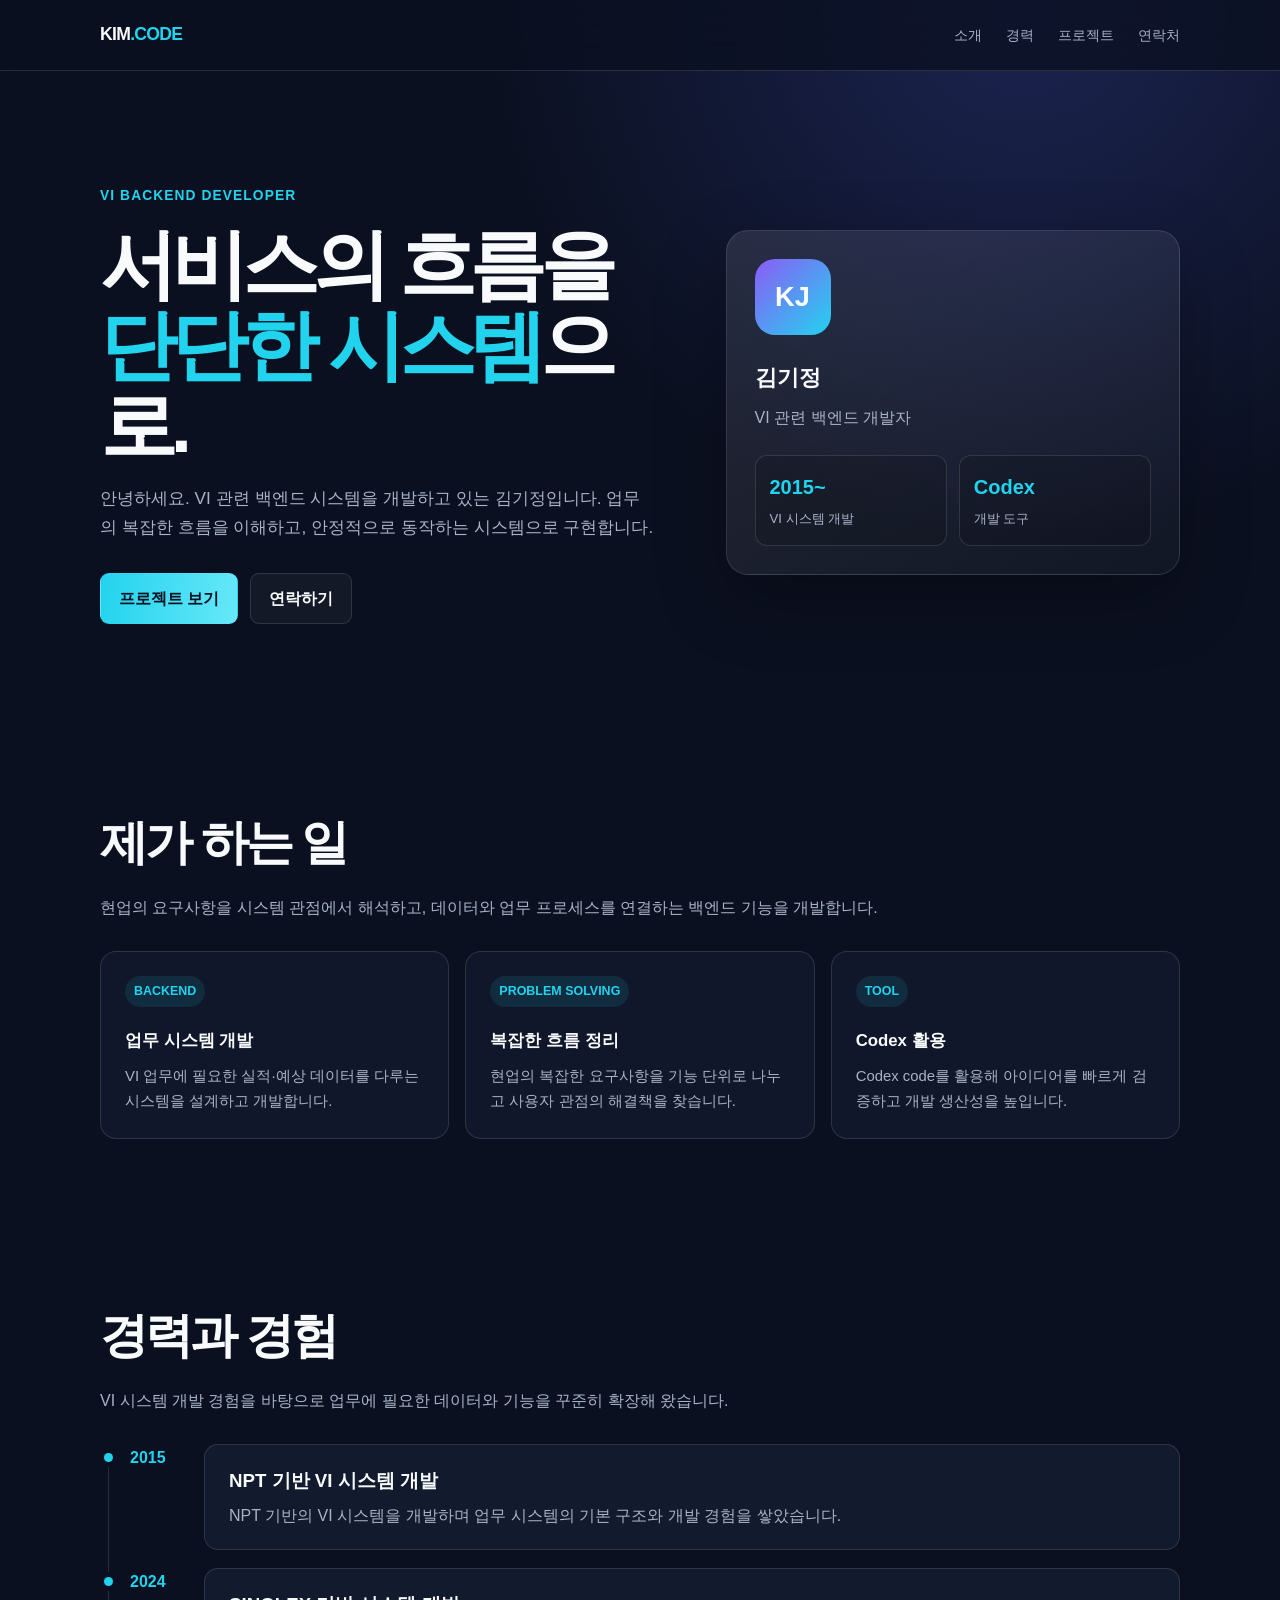
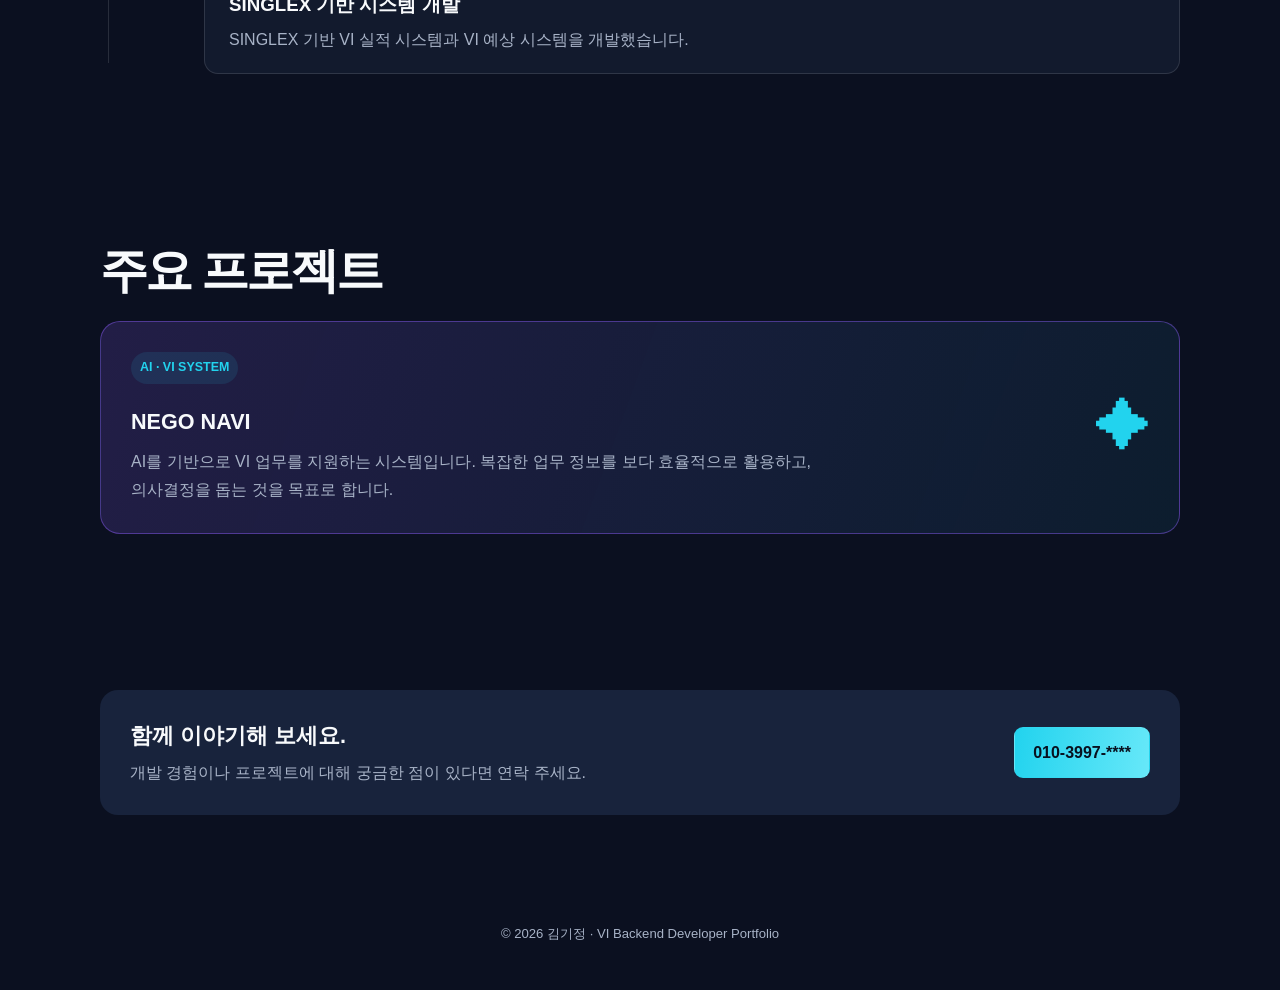
==== index.html @ 74784ae1 "feat: add portfolio page for GitHub Pages" ====
<!doctype html>
<html lang="ko">
<head>
  <meta charset="UTF-8" />
  <meta name="viewport" content="width=device-width, initial-scale=1.0" />
  <meta name="description" content="VI 관련 백엔드 개발자 김기정의 개발자 포트폴리오" />
  <title>김기정 | VI Backend Developer</title>
  <style>
    :root { --bg:#0b1020; --surface:#121a2d; --surface-2:#18233c; --text:#f8fafc; --muted:#a8b3c7; --line:rgba(255,255,255,.12); --accent:#8b5cf6; --accent-2:#22d3ee; --max:1080px; }
    * { box-sizing:border-box; }
    html { scroll-behavior:smooth; }
    body { margin:0; color:var(--text); background:radial-gradient(circle at 80% 0%, #1b2451 0, transparent 34rem), var(--bg); font-family:"Noto Sans KR", "Malgun Gothic", Arial, sans-serif; line-height:1.7; }
    a { color:inherit; text-decoration:none; }
    .wrap { width:min(var(--max), calc(100% - 40px)); margin:0 auto; }
    header { position:sticky; top:0; z-index:10; border-bottom:1px solid var(--line); background:rgba(11,16,32,.78); backdrop-filter:blur(16px); }
    nav { display:flex; align-items:center; justify-content:space-between; min-height:70px; }
    .brand { font-size:1.1rem; font-weight:900; letter-spacing:-.04em; }
    .brand span { color:var(--accent-2); }
    .menu { display:flex; gap:24px; color:var(--muted); font-size:.9rem; }
    .menu a:hover { color:var(--text); }
    .hero { display:grid; grid-template-columns:1.1fr .9fr; gap:70px; align-items:center; padding:110px 0 100px; }
    .eyebrow { color:var(--accent-2); font-size:.86rem; font-weight:800; letter-spacing:.08em; }
    h1 { margin:16px 0 18px; font-size:clamp(2.8rem, 6vw, 5.6rem); line-height:1.05; letter-spacing:-.08em; }
    h1 em { color:var(--accent-2); font-style:normal; }
    .lead { max-width:600px; margin:0; color:var(--muted); font-size:1.08rem; }
    .buttons { display:flex; flex-wrap:wrap; gap:12px; margin-top:30px; }
    .button { display:inline-block; padding:11px 18px; border:1px solid var(--line); border-radius:9px; font-weight:800; transition:transform .2s, background .2s; }
    .button:hover { transform:translateY(-2px); }
    .button.primary { border-color:transparent; color:#08111f; background:linear-gradient(100deg, var(--accent-2), #67e8f9); }
    .button.ghost { color:var(--text); background:rgba(255,255,255,.04); }
    .profile-card { padding:28px; border:1px solid var(--line); border-radius:22px; background:linear-gradient(145deg, rgba(255,255,255,.10), rgba(255,255,255,.03)); box-shadow:0 24px 70px rgba(0,0,0,.28); }
    .avatar { display:grid; place-items:center; width:76px; height:76px; margin-bottom:24px; border-radius:20px; color:#fff; background:linear-gradient(135deg, var(--accent), var(--accent-2)); font-size:1.7rem; font-weight:900; }
    .profile-card h2 { margin:0; font-size:1.4rem; }
    .profile-card p { margin:7px 0 24px; color:var(--muted); }
    .stats { display:grid; grid-template-columns:repeat(2,1fr); gap:12px; }
    .stat { padding:14px; border:1px solid var(--line); border-radius:12px; background:rgba(0,0,0,.12); }
    .stat strong { display:block; color:var(--accent-2); font-size:1.25rem; }
    .stat span { color:var(--muted); font-size:.82rem; }
    section { padding:78px 0; }
    .section-title { margin:0 0 10px; font-size:clamp(1.9rem,4vw,3rem); letter-spacing:-.06em; }
    .section-copy { margin:0 0 30px; color:var(--muted); }
    .grid { display:grid; grid-template-columns:repeat(3,1fr); gap:16px; }
    .card { padding:24px; border:1px solid var(--line); border-radius:16px; background:rgba(18,26,45,.78); }
    .card h3 { margin:0 0 8px; font-size:1.05rem; }
    .card p { margin:0; color:var(--muted); font-size:.93rem; }
    .tag { display:inline-block; margin-bottom:20px; padding:5px 9px; border-radius:999px; color:var(--accent-2); background:rgba(34,211,238,.10); font-size:.78rem; font-weight:800; }
    .timeline { position:relative; display:grid; gap:18px; }
    .timeline::before { content:""; position:absolute; top:11px; bottom:11px; left:8px; width:1px; background:var(--line); }
    .milestone { position:relative; display:grid; grid-template-columns:80px 1fr; gap:24px; }
    .milestone::before { content:""; position:absolute; top:9px; left:4px; width:9px; height:9px; border-radius:50%; background:var(--accent-2); box-shadow:0 0 0 5px var(--bg); }
    .year { padding-left:30px; color:var(--accent-2); font-weight:900; }
    .milestone-content { padding:20px 24px; border:1px solid var(--line); border-radius:14px; background:var(--surface); }
    .milestone-content h3 { margin:0 0 5px; }
    .milestone-content p { margin:0; color:var(--muted); }
    .project { display:grid; grid-template-columns:1fr auto; gap:24px; align-items:center; padding:30px; border:1px solid rgba(139,92,246,.45); border-radius:20px; background:linear-gradient(110deg, rgba(139,92,246,.18), rgba(34,211,238,.07)); }
    .project h3 { margin:0 0 8px; font-size:1.35rem; }
    .project p { max-width:700px; margin:0; color:var(--muted); }
    .project-mark { color:var(--accent-2); font-size:3.3rem; font-weight:900; }
    .contact { display:flex; justify-content:space-between; gap:20px; align-items:center; padding:28px 30px; border-radius:18px; background:var(--surface-2); }
    .contact h2 { margin:0 0 5px; font-size:1.35rem; }
    .contact p { margin:0; color:var(--muted); }
    footer { padding:30px 0 45px; color:var(--muted); font-size:.82rem; text-align:center; }
    @media (max-width:760px) {
      .wrap { width:min(100% - 28px, var(--max)); }
      .menu { display:none; }
      .hero { grid-template-columns:1fr; gap:42px; padding:75px 0 65px; }
      .grid { grid-template-columns:1fr; }
      .project, .contact { grid-template-columns:1fr; display:grid; }
      .project-mark { display:none; }
      section { padding:58px 0; }
    }
  </style>
</head>
<body>
  <header>
    <div class="wrap">
      <nav>
        <a class="brand" href="#home">KIM<span>.CODE</span></a>
        <div class="menu">
          <a href="#about">소개</a><a href="#career">경력</a><a href="#project">프로젝트</a><a href="#contact">연락처</a>
        </div>
      </nav>
    </div>
  </header>
  <main id="home">
    <div class="wrap">
      <section class="hero">
        <div>
          <span class="eyebrow">VI BACKEND DEVELOPER</span>
          <h1>서비스의 흐름을<br /><em>단단한 시스템</em>으로.</h1>
          <p class="lead">안녕하세요. VI 관련 백엔드 시스템을 개발하고 있는 김기정입니다. 업무의 복잡한 흐름을 이해하고, 안정적으로 동작하는 시스템으로 구현합니다.</p>
          <div class="buttons"><a class="button primary" href="#project">프로젝트 보기</a><a class="button ghost" href="#contact">연락하기</a></div>
        </div>
        <aside class="profile-card" aria-label="프로필 요약">
          <div class="avatar">KJ</div><h2>김기정</h2><p>VI 관련 백엔드 개발자</p>
          <div class="stats"><div class="stat"><strong>2015~</strong><span>VI 시스템 개발</span></div><div class="stat"><strong>Codex</strong><span>개발 도구</span></div></div>
        </aside>
      </section>
      <section id="about">
        <h2 class="section-title">제가 하는 일</h2>
        <p class="section-copy">현업의 요구사항을 시스템 관점에서 해석하고, 데이터와 업무 프로세스를 연결하는 백엔드 기능을 개발합니다.</p>
        <div class="grid">
          <article class="card"><span class="tag">BACKEND</span><h3>업무 시스템 개발</h3><p>VI 업무에 필요한 실적·예상 데이터를 다루는 시스템을 설계하고 개발합니다.</p></article>
          <article class="card"><span class="tag">PROBLEM SOLVING</span><h3>복잡한 흐름 정리</h3><p>현업의 복잡한 요구사항을 기능 단위로 나누고 사용자 관점의 해결책을 찾습니다.</p></article>
          <article class="card"><span class="tag">TOOL</span><h3>Codex 활용</h3><p>Codex code를 활용해 아이디어를 빠르게 검증하고 개발 생산성을 높입니다.</p></article>
        </div>
      </section>
      <section id="career">
        <h2 class="section-title">경력과 경험</h2>
        <p class="section-copy">VI 시스템 개발 경험을 바탕으로 업무에 필요한 데이터와 기능을 꾸준히 확장해 왔습니다.</p>
        <div class="timeline">
          <article class="milestone"><div class="year">2015</div><div class="milestone-content"><h3>NPT 기반 VI 시스템 개발</h3><p>NPT 기반의 VI 시스템을 개발하며 업무 시스템의 기본 구조와 개발 경험을 쌓았습니다.</p></div></article>
          <article class="milestone"><div class="year">2024</div><div class="milestone-content"><h3>SINGLEX 기반 시스템 개발</h3><p>SINGLEX 기반 VI 실적 시스템과 VI 예상 시스템을 개발했습니다.</p></div></article>
        </div>
      </section>
      <section id="project">
        <h2 class="section-title">주요 프로젝트</h2>
        <div class="project"><div><span class="tag">AI · VI SYSTEM</span><h3>NEGO NAVI</h3><p>AI를 기반으로 VI 업무를 지원하는 시스템입니다. 복잡한 업무 정보를 보다 효율적으로 활용하고, 의사결정을 돕는 것을 목표로 합니다.</p></div><div class="project-mark">✦</div></div>
      </section>
      <section id="contact">
        <div class="contact"><div><h2>함께 이야기해 보세요.</h2><p>개발 경험이나 프로젝트에 대해 궁금한 점이 있다면 연락 주세요.</p></div><a class="button primary" href="tel:010-3997-****">010-3997-****</a></div>
      </section>
    </div>
  </main>
  <footer>© 2026 김기정 · VI Backend Developer Portfolio</footer>
</body>
</html>
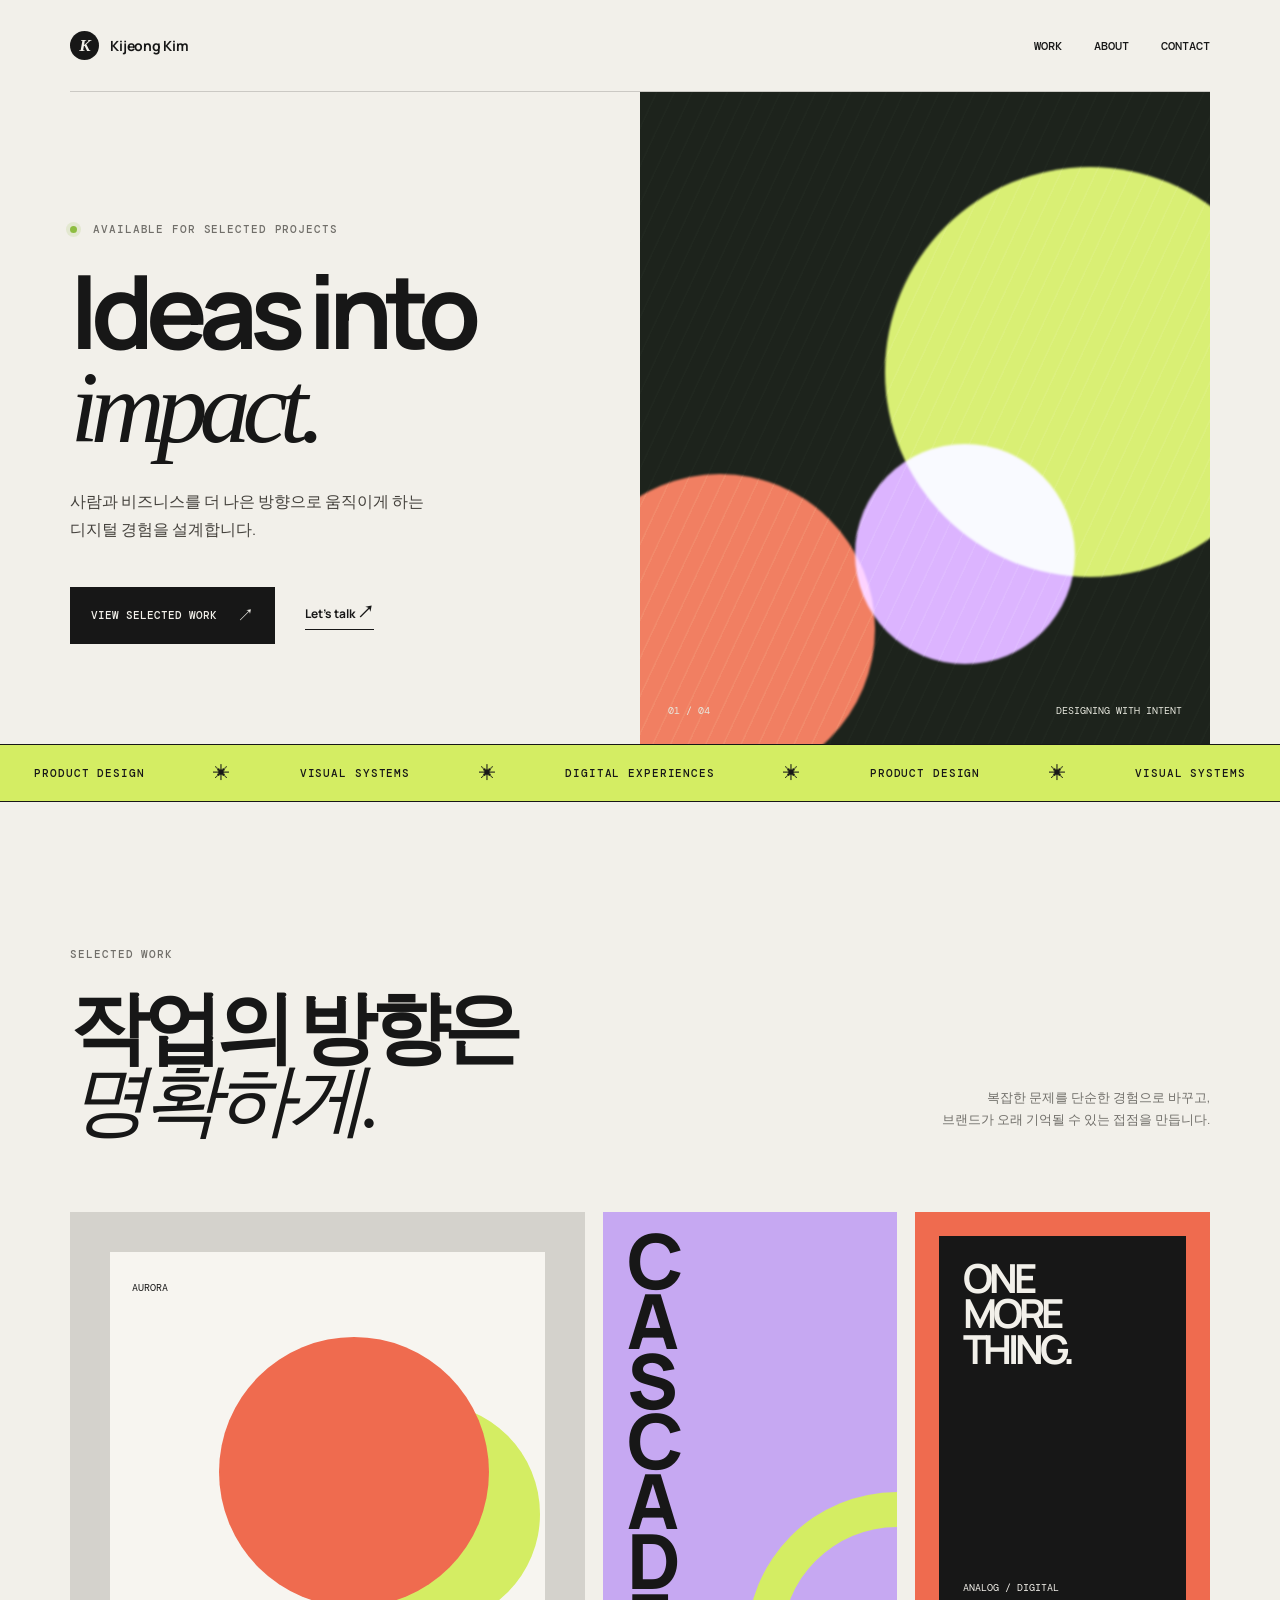
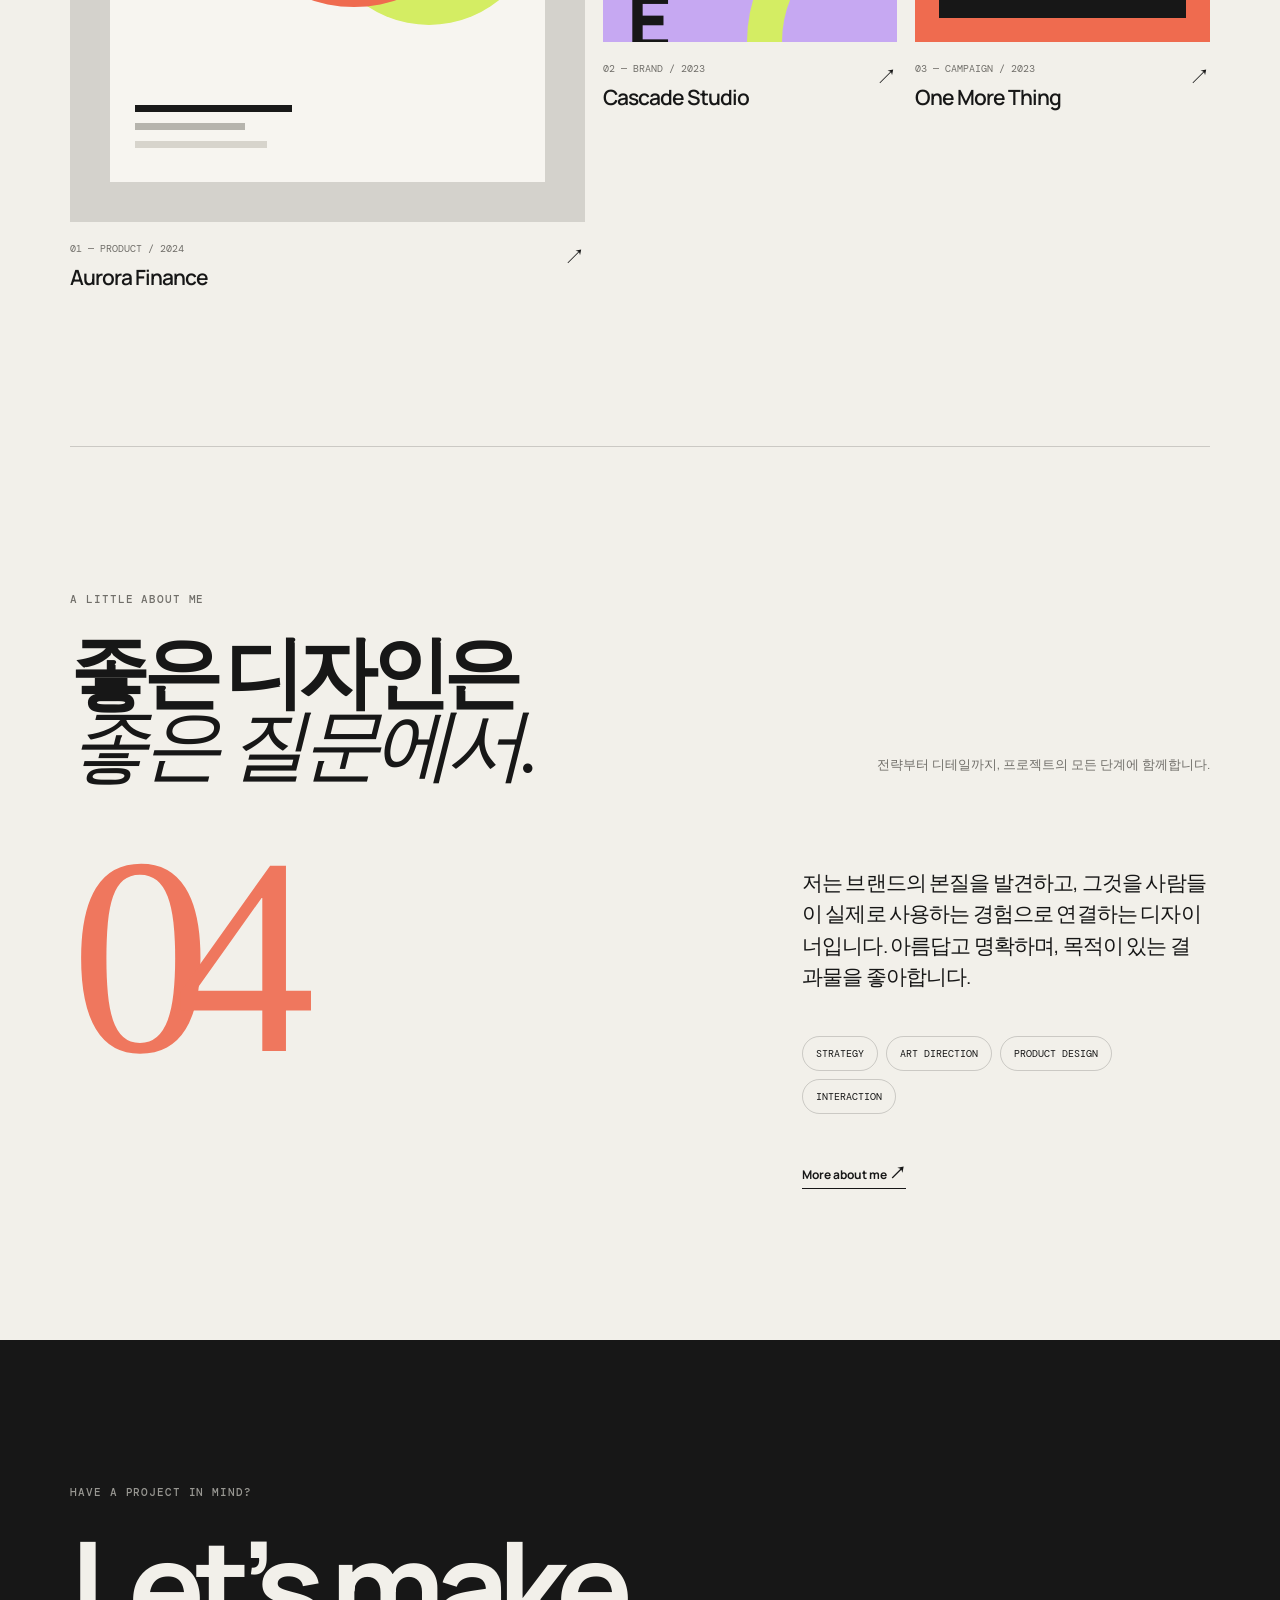
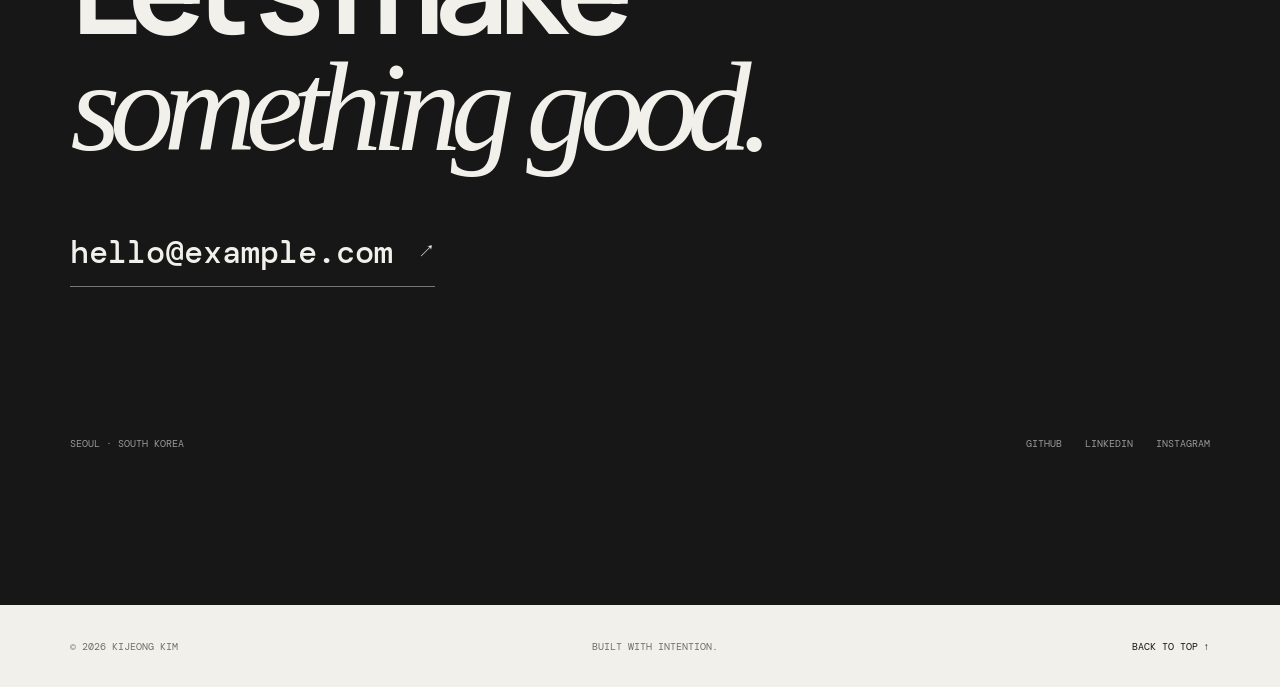
==== commit 720c1a63: "feat: refresh GitHub Pages portfolio" ====
--- a/index.html
+++ b/index.html
@@ -1,128 +1,58 @@
 <!doctype html>
 <html lang="ko">
-<head>
-  <meta charset="UTF-8" />
-  <meta name="viewport" content="width=device-width, initial-scale=1.0" />
-  <meta name="description" content="VI 관련 백엔드 개발자 김기정의 개발자 포트폴리오" />
-  <title>김기정 | VI Backend Developer</title>
-  <style>
-    :root { --bg:#0b1020; --surface:#121a2d; --surface-2:#18233c; --text:#f8fafc; --muted:#a8b3c7; --line:rgba(255,255,255,.12); --accent:#8b5cf6; --accent-2:#22d3ee; --max:1080px; }
-    * { box-sizing:border-box; }
-    html { scroll-behavior:smooth; }
-    body { margin:0; color:var(--text); background:radial-gradient(circle at 80% 0%, #1b2451 0, transparent 34rem), var(--bg); font-family:"Noto Sans KR", "Malgun Gothic", Arial, sans-serif; line-height:1.7; }
-    a { color:inherit; text-decoration:none; }
-    .wrap { width:min(var(--max), calc(100% - 40px)); margin:0 auto; }
-    header { position:sticky; top:0; z-index:10; border-bottom:1px solid var(--line); background:rgba(11,16,32,.78); backdrop-filter:blur(16px); }
-    nav { display:flex; align-items:center; justify-content:space-between; min-height:70px; }
-    .brand { font-size:1.1rem; font-weight:900; letter-spacing:-.04em; }
-    .brand span { color:var(--accent-2); }
-    .menu { display:flex; gap:24px; color:var(--muted); font-size:.9rem; }
-    .menu a:hover { color:var(--text); }
-    .hero { display:grid; grid-template-columns:1.1fr .9fr; gap:70px; align-items:center; padding:110px 0 100px; }
-    .eyebrow { color:var(--accent-2); font-size:.86rem; font-weight:800; letter-spacing:.08em; }
-    h1 { margin:16px 0 18px; font-size:clamp(2.8rem, 6vw, 5.6rem); line-height:1.05; letter-spacing:-.08em; }
-    h1 em { color:var(--accent-2); font-style:normal; }
-    .lead { max-width:600px; margin:0; color:var(--muted); font-size:1.08rem; }
-    .buttons { display:flex; flex-wrap:wrap; gap:12px; margin-top:30px; }
-    .button { display:inline-block; padding:11px 18px; border:1px solid var(--line); border-radius:9px; font-weight:800; transition:transform .2s, background .2s; }
-    .button:hover { transform:translateY(-2px); }
-    .button.primary { border-color:transparent; color:#08111f; background:linear-gradient(100deg, var(--accent-2), #67e8f9); }
-    .button.ghost { color:var(--text); background:rgba(255,255,255,.04); }
-    .profile-card { padding:28px; border:1px solid var(--line); border-radius:22px; background:linear-gradient(145deg, rgba(255,255,255,.10), rgba(255,255,255,.03)); box-shadow:0 24px 70px rgba(0,0,0,.28); }
-    .avatar { display:grid; place-items:center; width:76px; height:76px; margin-bottom:24px; border-radius:20px; color:#fff; background:linear-gradient(135deg, var(--accent), var(--accent-2)); font-size:1.7rem; font-weight:900; }
-    .profile-card h2 { margin:0; font-size:1.4rem; }
-    .profile-card p { margin:7px 0 24px; color:var(--muted); }
-    .stats { display:grid; grid-template-columns:repeat(2,1fr); gap:12px; }
-    .stat { padding:14px; border:1px solid var(--line); border-radius:12px; background:rgba(0,0,0,.12); }
-    .stat strong { display:block; color:var(--accent-2); font-size:1.25rem; }
-    .stat span { color:var(--muted); font-size:.82rem; }
-    section { padding:78px 0; }
-    .section-title { margin:0 0 10px; font-size:clamp(1.9rem,4vw,3rem); letter-spacing:-.06em; }
-    .section-copy { margin:0 0 30px; color:var(--muted); }
-    .grid { display:grid; grid-template-columns:repeat(3,1fr); gap:16px; }
-    .card { padding:24px; border:1px solid var(--line); border-radius:16px; background:rgba(18,26,45,.78); }
-    .card h3 { margin:0 0 8px; font-size:1.05rem; }
-    .card p { margin:0; color:var(--muted); font-size:.93rem; }
-    .tag { display:inline-block; margin-bottom:20px; padding:5px 9px; border-radius:999px; color:var(--accent-2); background:rgba(34,211,238,.10); font-size:.78rem; font-weight:800; }
-    .timeline { position:relative; display:grid; gap:18px; }
-    .timeline::before { content:""; position:absolute; top:11px; bottom:11px; left:8px; width:1px; background:var(--line); }
-    .milestone { position:relative; display:grid; grid-template-columns:80px 1fr; gap:24px; }
-    .milestone::before { content:""; position:absolute; top:9px; left:4px; width:9px; height:9px; border-radius:50%; background:var(--accent-2); box-shadow:0 0 0 5px var(--bg); }
-    .year { padding-left:30px; color:var(--accent-2); font-weight:900; }
-    .milestone-content { padding:20px 24px; border:1px solid var(--line); border-radius:14px; background:var(--surface); }
-    .milestone-content h3 { margin:0 0 5px; }
-    .milestone-content p { margin:0; color:var(--muted); }
-    .project { display:grid; grid-template-columns:1fr auto; gap:24px; align-items:center; padding:30px; border:1px solid rgba(139,92,246,.45); border-radius:20px; background:linear-gradient(110deg, rgba(139,92,246,.18), rgba(34,211,238,.07)); }
-    .project h3 { margin:0 0 8px; font-size:1.35rem; }
-    .project p { max-width:700px; margin:0; color:var(--muted); }
-    .project-mark { color:var(--accent-2); font-size:3.3rem; font-weight:900; }
-    .contact { display:flex; justify-content:space-between; gap:20px; align-items:center; padding:28px 30px; border-radius:18px; background:var(--surface-2); }
-    .contact h2 { margin:0 0 5px; font-size:1.35rem; }
-    .contact p { margin:0; color:var(--muted); }
-    footer { padding:30px 0 45px; color:var(--muted); font-size:.82rem; text-align:center; }
-    @media (max-width:760px) {
-      .wrap { width:min(100% - 28px, var(--max)); }
-      .menu { display:none; }
-      .hero { grid-template-columns:1fr; gap:42px; padding:75px 0 65px; }
-      .grid { grid-template-columns:1fr; }
-      .project, .contact { grid-template-columns:1fr; display:grid; }
-      .project-mark { display:none; }
-      section { padding:58px 0; }
-    }
-  </style>
-</head>
-<body>
-  <header>
-    <div class="wrap">
-      <nav>
-        <a class="brand" href="#home">KIM<span>.CODE</span></a>
-        <div class="menu">
-          <a href="#about">소개</a><a href="#career">경력</a><a href="#project">프로젝트</a><a href="#contact">연락처</a>
-        </div>
-      </nav>
+  <head>
+    <meta charset="UTF-8" />
+    <meta name="viewport" content="width=device-width, initial-scale=1.0" />
+    <meta name="description" content="Kijeong Kim — 제품과 경험을 설계하는 포트폴리오" />
+    <title>Kijeong Kim — Portfolio</title>
+    <link rel="preconnect" href="https://fonts.googleapis.com" />
+    <link rel="preconnect" href="https://fonts.gstatic.com" crossorigin />
+    <link href="https://fonts.googleapis.com/css2?family=DM+Mono:wght@400;500&family=Manrope:wght@400;500;600;700;800&display=swap" rel="stylesheet" />
+    <link rel="stylesheet" href="style.css" />
+  </head>
+  <body>
+    <div class="site-shell">
+      <header class="topbar">
+        <a class="brand" href="#top" aria-label="홈으로 이동"><span class="brand-mark">K</span><span>Kijeong Kim</span></a>
+        <nav class="nav" aria-label="주요 메뉴">
+          <a href="#work">Work</a>
+          <a href="#about">About</a>
+          <a href="#contact">Contact</a>
+        </nav>
+        <button class="menu-toggle" type="button" aria-label="메뉴 열기" aria-expanded="false"><span></span><span></span></button>
+      </header>
+
+      <main id="top">
+        <section class="hero section-grid">
+          <div class="hero-copy">
+            <p class="eyebrow"><span class="status-dot"></span> Available for selected projects</p>
+            <h1>Ideas into<br /><em>impact.</em></h1>
+            <p class="hero-intro">사람과 비즈니스를 더 나은 방향으로 움직이게 하는<br class="desktop-only" /> 디지털 경험을 설계합니다.</p>
+            <div class="hero-actions"><a class="button button-dark" href="#work">View selected work <span>↗</span></a><a class="text-link" href="#contact">Let’s talk <span>↗</span></a></div>
+          </div>
+          <div class="hero-visual" aria-label="추상적인 포트폴리오 그래픽">
+            <div class="orb orb-a"></div><div class="orb orb-b"></div><div class="orb orb-c"></div>
+            <div class="visual-caption"><span>01 / 04</span><span>Designing with intent</span></div>
+          </div>
+        </section>
+
+        <section class="marquee" aria-label="전문 분야"><div class="marquee-track"><span>PRODUCT DESIGN</span><i>✳</i><span>VISUAL SYSTEMS</span><i>✳</i><span>DIGITAL EXPERIENCES</span><i>✳</i><span>PRODUCT DESIGN</span><i>✳</i><span>VISUAL SYSTEMS</span></div></section>
+
+        <section class="work section" id="work">
+          <div class="section-heading"><div><p class="eyebrow">Selected work</p><h2>작업의 방향은<br /><em>명확하게.</em></h2></div><p class="section-note">복잡한 문제를 단순한 경험으로 바꾸고,<br />브랜드가 오래 기억될 수 있는 접점을 만듭니다.</p></div>
+          <div class="project-grid">
+            <a class="project project-large project-aurora" href="#contact"><div class="project-art"><div class="art-window"><span class="art-chip">AURORA</span><div class="art-lines"><b></b><b></b><b></b></div><div class="art-circle"></div></div></div><div class="project-meta"><div><p class="project-type">01 — Product / 2024</p><h3>Aurora Finance</h3></div><span class="arrow">↗</span></div></a>
+            <a class="project project-narrow project-cascade" href="#contact"><div class="project-art"><div class="cascade-word">C<br />A<br />S<br />C<br />A<br />D<br />E</div><div class="cascade-shape"></div></div><div class="project-meta"><div><p class="project-type">02 — Brand / 2023</p><h3>Cascade Studio</h3></div><span class="arrow">↗</span></div></a>
+            <a class="project project-narrow project-mono" href="#contact"><div class="project-art"><div class="mono-card"><span>ONE<br />MORE<br />THING.</span><small>ANALOG / DIGITAL</small></div></div><div class="project-meta"><div><p class="project-type">03 — Campaign / 2023</p><h3>One More Thing</h3></div><span class="arrow">↗</span></div></a>
+          </div>
+        </section>
+
+        <section class="about section" id="about"><div class="section-heading"><div><p class="eyebrow">A little about me</p><h2>좋은 디자인은<br /><em>좋은 질문에서.</em></h2></div><p class="section-note">전략부터 디테일까지, 프로젝트의 모든 단계에 함께합니다.</p></div><div class="about-content"><div class="about-number">04</div><div class="about-text"><p>저는 브랜드의 본질을 발견하고, 그것을 사람들이 실제로 사용하는 경험으로 연결하는 디자이너입니다. 아름답고 명확하며, 목적이 있는 결과물을 좋아합니다.</p><div class="capabilities"><span>Strategy</span><span>Art direction</span><span>Product design</span><span>Interaction</span></div><a class="text-link" href="mailto:hello@example.com">More about me <span>↗</span></a></div></div></section>
+
+        <section class="contact section" id="contact"><p class="eyebrow">Have a project in mind?</p><h2>Let’s make<br /><em>something good.</em></h2><a class="contact-email" href="mailto:hello@example.com">hello@example.com <span>↗</span></a><div class="contact-bottom"><span>Seoul · South Korea</span><div class="socials"><a href="https://github.com/" target="_blank" rel="noreferrer">GitHub</a><a href="https://www.linkedin.com/" target="_blank" rel="noreferrer">LinkedIn</a><a href="https://www.instagram.com/" target="_blank" rel="noreferrer">Instagram</a></div></div></section>
+      </main>
+      <footer class="footer"><span>© <span id="year"></span> Kijeong Kim</span><span>Built with intention.</span><a href="#top">Back to top ↑</a></footer>
     </div>
-  </header>
-  <main id="home">
-    <div class="wrap">
-      <section class="hero">
-        <div>
-          <span class="eyebrow">VI BACKEND DEVELOPER</span>
-          <h1>서비스의 흐름을<br /><em>단단한 시스템</em>으로.</h1>
-          <p class="lead">안녕하세요. VI 관련 백엔드 시스템을 개발하고 있는 김기정입니다. 업무의 복잡한 흐름을 이해하고, 안정적으로 동작하는 시스템으로 구현합니다.</p>
-          <div class="buttons"><a class="button primary" href="#project">프로젝트 보기</a><a class="button ghost" href="#contact">연락하기</a></div>
-        </div>
-        <aside class="profile-card" aria-label="프로필 요약">
-          <div class="avatar">KJ</div><h2>김기정</h2><p>VI 관련 백엔드 개발자</p>
-          <div class="stats"><div class="stat"><strong>2015~</strong><span>VI 시스템 개발</span></div><div class="stat"><strong>Codex</strong><span>개발 도구</span></div></div>
-        </aside>
-      </section>
-      <section id="about">
-        <h2 class="section-title">제가 하는 일</h2>
-        <p class="section-copy">현업의 요구사항을 시스템 관점에서 해석하고, 데이터와 업무 프로세스를 연결하는 백엔드 기능을 개발합니다.</p>
-        <div class="grid">
-          <article class="card"><span class="tag">BACKEND</span><h3>업무 시스템 개발</h3><p>VI 업무에 필요한 실적·예상 데이터를 다루는 시스템을 설계하고 개발합니다.</p></article>
-          <article class="card"><span class="tag">PROBLEM SOLVING</span><h3>복잡한 흐름 정리</h3><p>현업의 복잡한 요구사항을 기능 단위로 나누고 사용자 관점의 해결책을 찾습니다.</p></article>
-          <article class="card"><span class="tag">TOOL</span><h3>Codex 활용</h3><p>Codex code를 활용해 아이디어를 빠르게 검증하고 개발 생산성을 높입니다.</p></article>
-        </div>
-      </section>
-      <section id="career">
-        <h2 class="section-title">경력과 경험</h2>
-        <p class="section-copy">VI 시스템 개발 경험을 바탕으로 업무에 필요한 데이터와 기능을 꾸준히 확장해 왔습니다.</p>
-        <div class="timeline">
-          <article class="milestone"><div class="year">2015</div><div class="milestone-content"><h3>NPT 기반 VI 시스템 개발</h3><p>NPT 기반의 VI 시스템을 개발하며 업무 시스템의 기본 구조와 개발 경험을 쌓았습니다.</p></div></article>
-          <article class="milestone"><div class="year">2024</div><div class="milestone-content"><h3>SINGLEX 기반 시스템 개발</h3><p>SINGLEX 기반 VI 실적 시스템과 VI 예상 시스템을 개발했습니다.</p></div></article>
-        </div>
-      </section>
-      <section id="project">
-        <h2 class="section-title">주요 프로젝트</h2>
-        <div class="project"><div><span class="tag">AI · VI SYSTEM</span><h3>NEGO NAVI</h3><p>AI를 기반으로 VI 업무를 지원하는 시스템입니다. 복잡한 업무 정보를 보다 효율적으로 활용하고, 의사결정을 돕는 것을 목표로 합니다.</p></div><div class="project-mark">✦</div></div>
-      </section>
-      <section id="contact">
-        <div class="contact"><div><h2>함께 이야기해 보세요.</h2><p>개발 경험이나 프로젝트에 대해 궁금한 점이 있다면 연락 주세요.</p></div><a class="button primary" href="tel:010-3997-****">010-3997-****</a></div>
-      </section>
-    </div>
-  </main>
-  <footer>© 2026 김기정 · VI Backend Developer Portfolio</footer>
-</body>
+    <script src="script.js"></script>
+  </body>
 </html>
-
--- a/style.css
+++ b/style.css
@@ -0,0 +1 @@
+:root{--ink:#171717;--paper:#f2f0ea;--muted:#716f6a;--line:rgba(23,23,23,.18);--lime:#d4ed63;--orange:#ef6b4f}*{box-sizing:border-box}html{scroll-behavior:smooth}body{margin:0;background:var(--paper);color:var(--ink);font-family:Manrope,Arial,sans-serif}a{color:inherit;text-decoration:none}.site-shell{max-width:1440px;margin:auto;padding:0 5.5vw}.topbar{height:92px;display:flex;align-items:center;justify-content:space-between;border-bottom:1px solid var(--line)}.brand{display:flex;align-items:center;gap:11px;font-size:14px;font-weight:700;letter-spacing:-.02em}.brand-mark{display:grid;place-items:center;width:29px;height:29px;border-radius:50%;background:var(--ink);color:var(--paper);font-family:Georgia,serif;font-size:17px;font-style:italic}.nav{display:flex;gap:32px;font:500 12px 'DM Mono',monospace;text-transform:uppercase}.nav a,.text-link,.socials a,.footer a{transition:opacity .2s}.nav a:hover,.text-link:hover,.socials a:hover,.footer a:hover{opacity:.5}.menu-toggle{display:none;background:none;border:0}.section-grid{display:grid;grid-template-columns:1fr 1fr;min-height:650px}.hero-copy{padding:130px 5vw 100px 0}.eyebrow{font:500 11px 'DM Mono',monospace;letter-spacing:.08em;text-transform:uppercase;color:var(--muted);margin:0 0 28px}.status-dot{display:inline-block;width:7px;height:7px;margin-right:8px;border-radius:50%;background:#8ebd41;box-shadow:0 0 0 4px rgba(142,189,65,.15)}h1,h2,h3,p{margin-top:0}h1,h2{font-size:clamp(62px,8vw,122px);line-height:.91;letter-spacing:-.08em;margin-bottom:34px;font-weight:700}h1 em,h2 em,h3 em{font-family:Georgia,serif;font-weight:400;letter-spacing:-.08em}.hero-intro{font-size:16px;line-height:1.7;color:#44413c}.hero-actions{display:flex;align-items:center;gap:30px;margin-top:44px}.button{display:inline-flex;gap:20px;align-items:center;padding:17px 21px;font:500 11px 'DM Mono',monospace;text-transform:uppercase}.button-dark{background:var(--ink);color:var(--paper)}.button span,.text-link span,.contact-email span{font-size:17px}.text-link{font-size:12px;font-weight:700;border-bottom:1px solid var(--ink);padding-bottom:5px}.hero-visual{position:relative;overflow:hidden;background:#1d231c;min-height:650px}.orb{position:absolute;border-radius:50%;filter:blur(1px)}.orb-a{width:410px;height:410px;right:-85px;top:75px;background:var(--lime);mix-blend-mode:screen}.orb-b{width:310px;height:310px;left:-75px;bottom:-40px;background:var(--orange);mix-blend-mode:screen}.orb-c{width:220px;height:220px;right:135px;bottom:80px;background:#d7a8ff;mix-blend-mode:screen}.hero-visual:after{content:'';position:absolute;inset:0;background:repeating-linear-gradient(115deg,transparent 0 14px,rgba(255,255,255,.09) 15px 16px);mix-blend-mode:overlay}.visual-caption{position:absolute;z-index:1;bottom:27px;left:28px;right:28px;display:flex;justify-content:space-between;color:#e6e7dd;font:10px 'DM Mono',monospace;text-transform:uppercase}.marquee{margin:0 -5.5vw;overflow:hidden;background:var(--lime);white-space:nowrap;border-bottom:1px solid var(--ink);border-top:1px solid var(--ink)}.marquee-track{display:flex;align-items:center;justify-content:space-around;min-width:900px;padding:17px 0;font:500 11px 'DM Mono',monospace;letter-spacing:.08em}.marquee i{font-size:17px;font-style:normal}.section{padding:145px 0 155px}.section-heading{display:flex;justify-content:space-between;align-items:flex-end;margin-bottom:76px}.section-heading h2{font-size:clamp(51px,6.2vw,90px);margin:0}.section-note{color:var(--muted);font-size:13px;line-height:1.7;text-align:right;margin:0 0 6px}.project-grid{display:grid;grid-template-columns:1.4fr .8fr .8fr;gap:18px;align-items:start}.project-art{position:relative;overflow:hidden;height:430px}.project-large .project-art{height:610px}.project-meta{display:flex;justify-content:space-between;align-items:flex-start;padding-top:20px}.project-type{margin:0 0 8px;color:var(--muted);font:10px 'DM Mono',monospace;text-transform:uppercase}.project h3{font-size:21px;letter-spacing:-.05em;margin:0;font-weight:600}.arrow{font-size:21px;transition:transform .25s}.project:hover .arrow{transform:translate(4px,-4px)}.project-aurora .project-art{background:#d4d2cc;padding:40px}.art-window{height:100%;background:#f7f5f0;position:relative;padding:22px;overflow:hidden}.art-chip{font:10px 'DM Mono',monospace}.art-lines{position:absolute;bottom:34px;left:25px;width:36%;display:grid;gap:11px}.art-lines b{display:block;height:7px;background:#191919}.art-lines b:nth-child(2){width:70%;background:#b6b4ad}.art-lines b:nth-child(3){width:84%;background:#d7d4cc}.art-circle{position:absolute;width:270px;height:270px;border-radius:50%;right:13%;top:16%;background:var(--orange);box-shadow:75px 42px 0 -24px var(--lime)}.project-cascade .project-art{background:#c6a8f2}.cascade-word{position:absolute;left:24px;top:18px;font-size:76px;line-height:.79;font-weight:800;letter-spacing:-.1em}.cascade-shape{position:absolute;width:150px;height:150px;right:0;bottom:0;border:35px solid var(--lime);border-right:0;border-bottom:0;border-radius:100% 0 0 0}.project-mono .project-art{background:var(--orange);padding:24px}.mono-card{background:var(--ink);color:var(--paper);height:100%;padding:24px;display:flex;flex-direction:column;justify-content:space-between}.mono-card span{font-size:40px;line-height:.88;letter-spacing:-.1em;font-weight:700}.mono-card small{font:10px 'DM Mono',monospace}.about{border-top:1px solid var(--line)}.about-content{display:grid;grid-template-columns:1.4fr .8fr;gap:18px}.about-number{font:clamp(140px,22vw,300px)/.7 Georgia,serif;color:var(--orange);letter-spacing:-.13em;opacity:.9}.about-text{padding-top:9px;max-width:460px}.about-text>p{font-size:21px;line-height:1.5;letter-spacing:-.04em;margin-bottom:43px}.capabilities{display:flex;flex-wrap:wrap;gap:8px;margin-bottom:47px}.capabilities span{padding:10px 13px;border:1px solid var(--line);border-radius:30px;font:10px 'DM Mono',monospace;text-transform:uppercase}.contact{background:var(--ink);color:var(--paper);margin:0 -5.5vw;padding-left:5.5vw;padding-right:5.5vw}.contact .eyebrow{color:#989792}.contact h2{font-size:clamp(65px,10vw,145px);margin-bottom:65px}.contact-email{display:inline-flex;gap:25px;align-items:center;font:500 clamp(18px,2.5vw,32px) 'DM Mono',monospace;border-bottom:1px solid #777;padding-bottom:13px}.contact-bottom{display:flex;justify-content:space-between;margin-top:150px;color:#999;font:10px 'DM Mono',monospace;text-transform:uppercase}.socials{display:flex;gap:23px}.footer{height:83px;display:flex;justify-content:space-between;align-items:center;color:var(--muted);font:10px 'DM Mono',monospace;text-transform:uppercase}.footer a{color:var(--ink)}@media(max-width:800px){.site-shell{padding:0 22px}.topbar{height:72px}.nav{display:none}.menu-toggle{display:grid;gap:5px;padding:8px 0}.menu-toggle span{display:block;width:24px;height:1px;background:var(--ink)}.topbar.menu-open .nav{display:flex;position:absolute;z-index:5;top:72px;left:0;right:0;padding:20px 22px;background:var(--paper);border-bottom:1px solid var(--line);justify-content:space-between}.section-grid{display:block;min-height:0}.hero-copy{padding:95px 0 75px}.hero-visual{min-height:410px}.orb-a{width:270px;height:270px}.orb-b{width:220px;height:220px}.marquee{margin:0 -22px}.section{padding:100px 0}.section-heading{display:block;margin-bottom:48px}.section-note{text-align:left;margin-top:27px}.project-grid{grid-template-columns:1fr 1fr;gap:35px 12px}.project-large{grid-column:1/-1}.project-large .project-art{height:460px}.project-art{height:300px}.project h3{font-size:16px}.project-mono .project-art{padding:14px}.mono-card{padding:17px}.mono-card span{font-size:31px}.cascade-word{font-size:55px}.about-content{display:block}.about-number{font-size:160px;margin:30px 0 50px}.about-text>p{font-size:18px}.contact{margin:0 -22px;padding-left:22px;padding-right:22px}.contact-bottom{margin-top:110px;display:block}.socials{margin-top:22px}.footer{height:auto;padding:25px 0;display:grid;gap:10px}.desktop-only{display:none}}
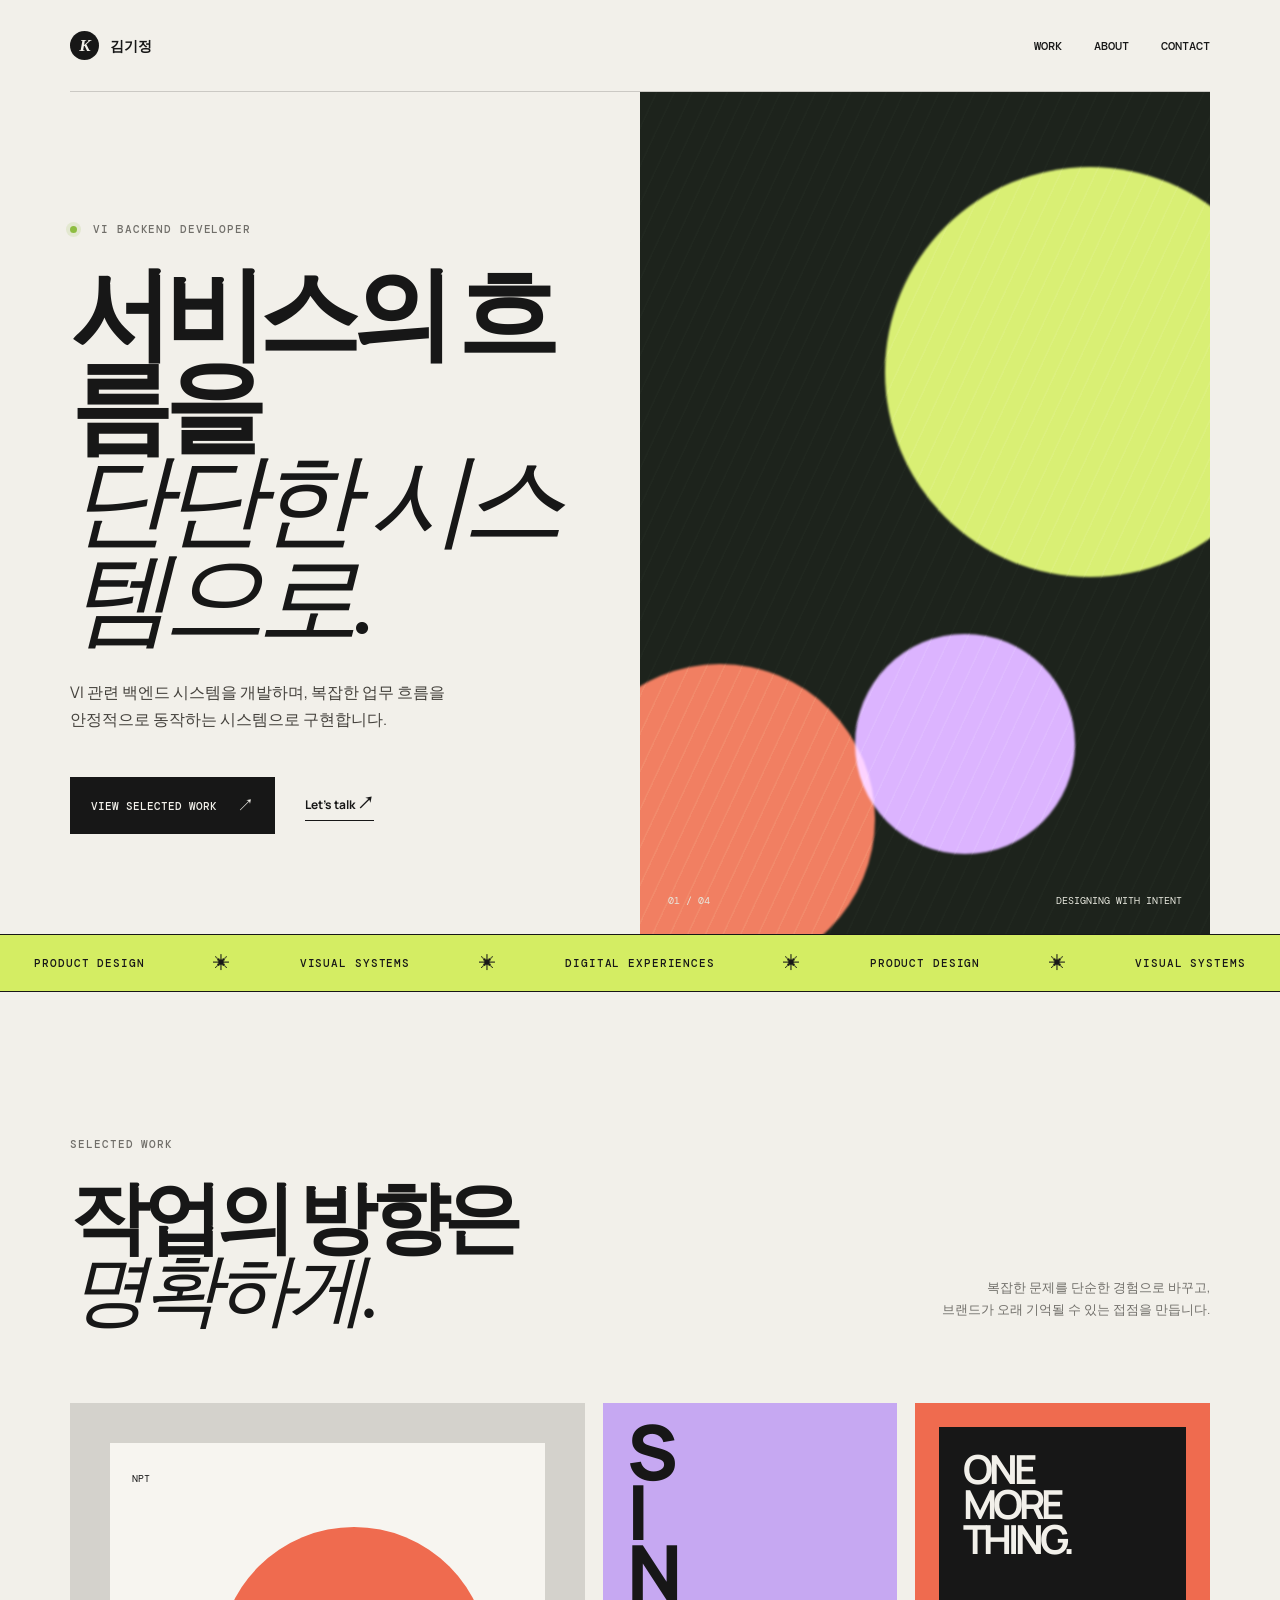
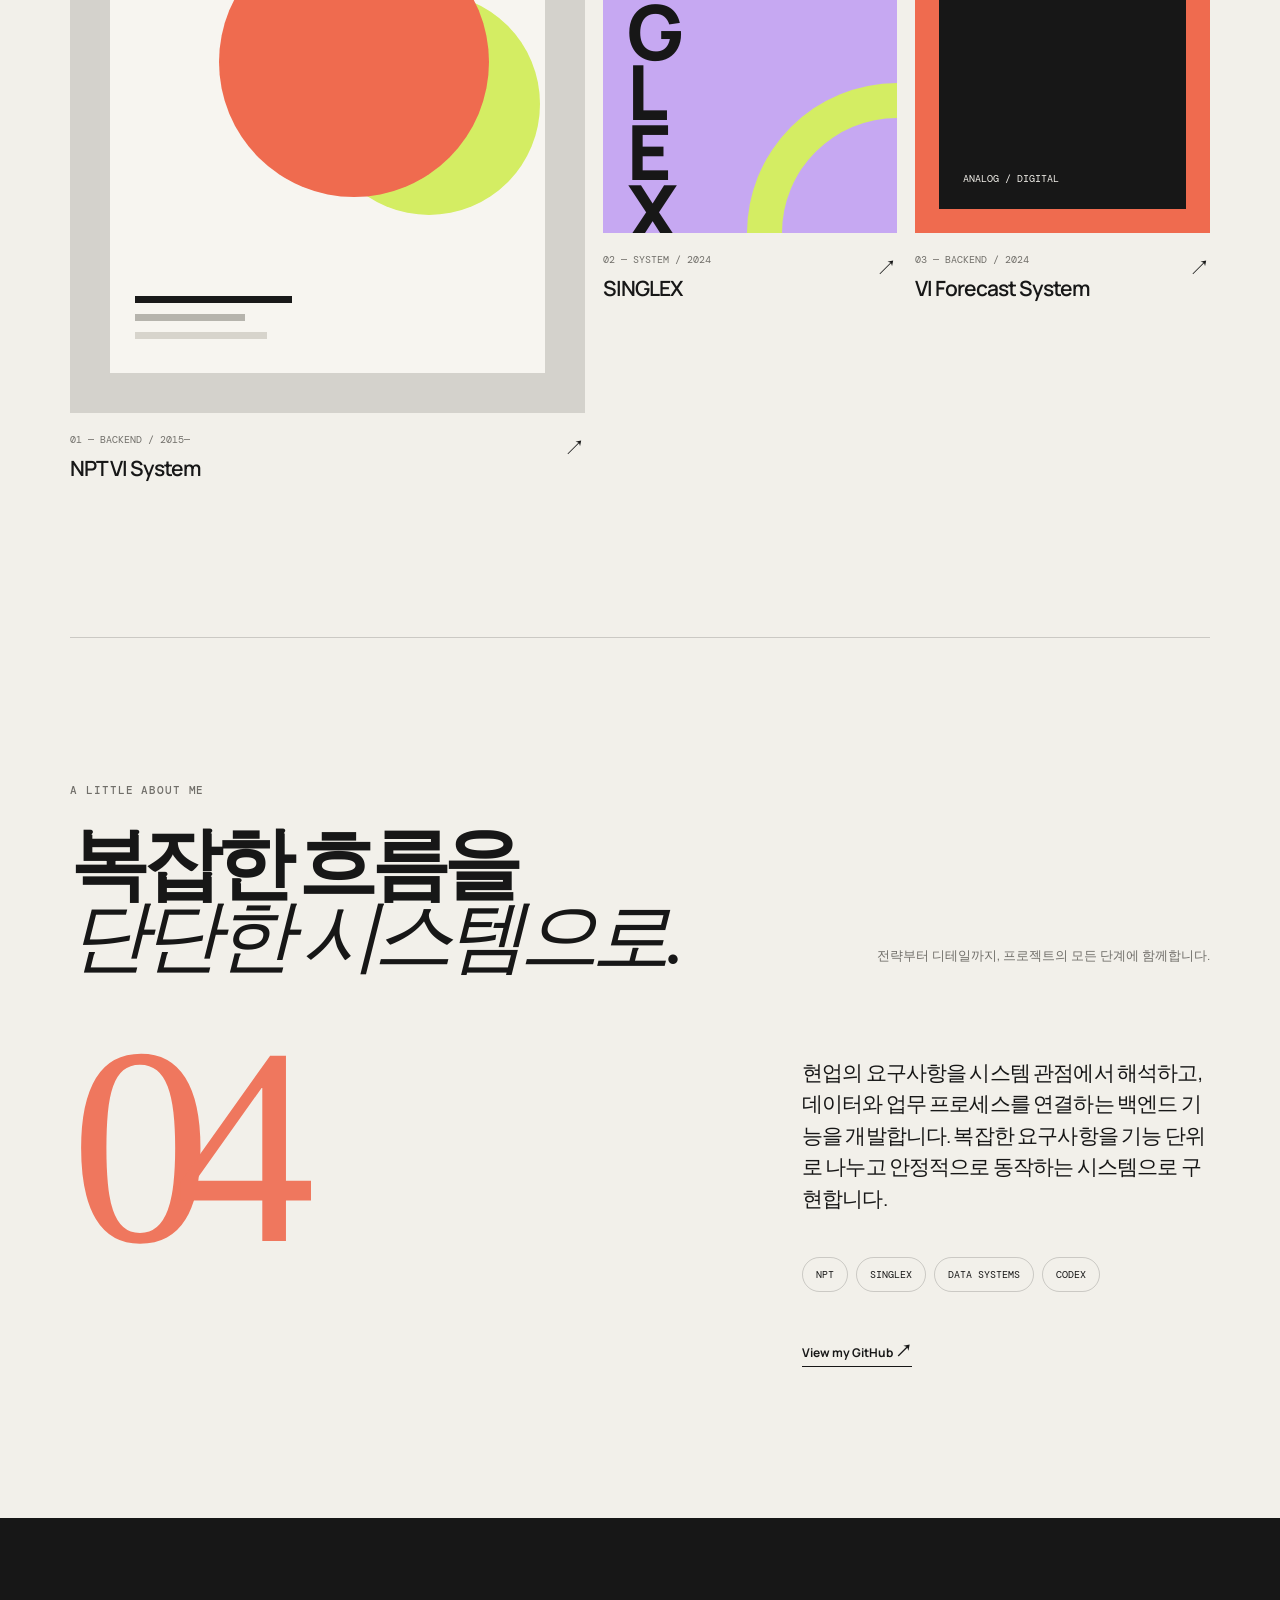
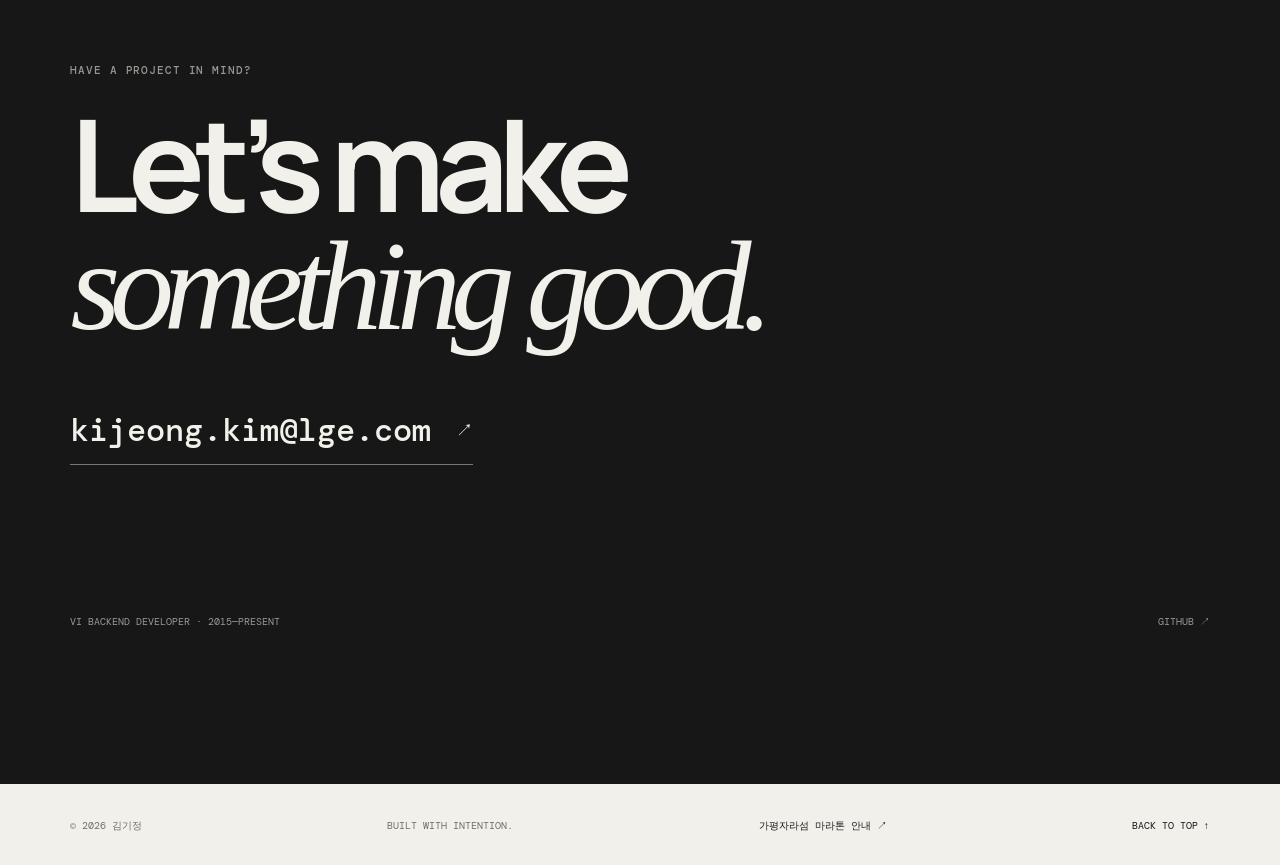
==== commit 03cf0771: "feat: publish Gapyeong Jaraseom marathon page" ====
--- a/index.html
+++ b/index.html
@@ -3,8 +3,8 @@
   <head>
     <meta charset="UTF-8" />
     <meta name="viewport" content="width=device-width, initial-scale=1.0" />
-    <meta name="description" content="Kijeong Kim — 제품과 경험을 설계하는 포트폴리오" />
-    <title>Kijeong Kim — Portfolio</title>
+    <meta name="description" content="김기정 — VI 백엔드 시스템을 개발하는 김기정의 포트폴리오" />
+    <title>김기정 — Portfolio</title>
     <link rel="preconnect" href="https://fonts.googleapis.com" />
     <link rel="preconnect" href="https://fonts.gstatic.com" crossorigin />
     <link href="https://fonts.googleapis.com/css2?family=DM+Mono:wght@400;500&family=Manrope:wght@400;500;600;700;800&display=swap" rel="stylesheet" />
@@ -13,7 +13,7 @@
   <body>
     <div class="site-shell">
       <header class="topbar">
-        <a class="brand" href="#top" aria-label="홈으로 이동"><span class="brand-mark">K</span><span>Kijeong Kim</span></a>
+        <a class="brand" href="#top" aria-label="홈으로 이동"><span class="brand-mark">K</span><span>김기정</span></a>
         <nav class="nav" aria-label="주요 메뉴">
           <a href="#work">Work</a>
           <a href="#about">About</a>
@@ -25,9 +25,9 @@
       <main id="top">
         <section class="hero section-grid">
           <div class="hero-copy">
-            <p class="eyebrow"><span class="status-dot"></span> Available for selected projects</p>
-            <h1>Ideas into<br /><em>impact.</em></h1>
-            <p class="hero-intro">사람과 비즈니스를 더 나은 방향으로 움직이게 하는<br class="desktop-only" /> 디지털 경험을 설계합니다.</p>
+            <p class="eyebrow"><span class="status-dot"></span> VI BACKEND DEVELOPER</p>
+            <h1>서비스의 흐름을<br /><em>단단한 시스템으로.</em></h1>
+            <p class="hero-intro">VI 관련 백엔드 시스템을 개발하며, 복잡한 업무 흐름을<br class="desktop-only" /> 안정적으로 동작하는 시스템으로 구현합니다.</p>
             <div class="hero-actions"><a class="button button-dark" href="#work">View selected work <span>↗</span></a><a class="text-link" href="#contact">Let’s talk <span>↗</span></a></div>
           </div>
           <div class="hero-visual" aria-label="추상적인 포트폴리오 그래픽">
@@ -41,17 +41,17 @@
         <section class="work section" id="work">
           <div class="section-heading"><div><p class="eyebrow">Selected work</p><h2>작업의 방향은<br /><em>명확하게.</em></h2></div><p class="section-note">복잡한 문제를 단순한 경험으로 바꾸고,<br />브랜드가 오래 기억될 수 있는 접점을 만듭니다.</p></div>
           <div class="project-grid">
-            <a class="project project-large project-aurora" href="#contact"><div class="project-art"><div class="art-window"><span class="art-chip">AURORA</span><div class="art-lines"><b></b><b></b><b></b></div><div class="art-circle"></div></div></div><div class="project-meta"><div><p class="project-type">01 — Product / 2024</p><h3>Aurora Finance</h3></div><span class="arrow">↗</span></div></a>
-            <a class="project project-narrow project-cascade" href="#contact"><div class="project-art"><div class="cascade-word">C<br />A<br />S<br />C<br />A<br />D<br />E</div><div class="cascade-shape"></div></div><div class="project-meta"><div><p class="project-type">02 — Brand / 2023</p><h3>Cascade Studio</h3></div><span class="arrow">↗</span></div></a>
-            <a class="project project-narrow project-mono" href="#contact"><div class="project-art"><div class="mono-card"><span>ONE<br />MORE<br />THING.</span><small>ANALOG / DIGITAL</small></div></div><div class="project-meta"><div><p class="project-type">03 — Campaign / 2023</p><h3>One More Thing</h3></div><span class="arrow">↗</span></div></a>
+            <a class="project project-large project-aurora" href="#contact"><div class="project-art"><div class="art-window"><span class="art-chip">NPT</span><div class="art-lines"><b></b><b></b><b></b></div><div class="art-circle"></div></div></div><div class="project-meta"><div><p class="project-type">01 — Backend / 2015—</p><h3>NPT VI System</h3></div><span class="arrow">↗</span></div></a>
+            <a class="project project-narrow project-cascade" href="#contact"><div class="project-art"><div class="cascade-word">S<br />I<br />N<br />G<br />L<br />E<br />X</div><div class="cascade-shape"></div></div><div class="project-meta"><div><p class="project-type">02 — System / 2024</p><h3>SINGLEX</h3></div><span class="arrow">↗</span></div></a>
+            <a class="project project-narrow project-mono" href="#contact"><div class="project-art"><div class="mono-card"><span>ONE<br />MORE<br />THING.</span><small>ANALOG / DIGITAL</small></div></div><div class="project-meta"><div><p class="project-type">03 — Backend / 2024</p><h3>VI Forecast System</h3></div><span class="arrow">↗</span></div></a>
           </div>
         </section>
 
-        <section class="about section" id="about"><div class="section-heading"><div><p class="eyebrow">A little about me</p><h2>좋은 디자인은<br /><em>좋은 질문에서.</em></h2></div><p class="section-note">전략부터 디테일까지, 프로젝트의 모든 단계에 함께합니다.</p></div><div class="about-content"><div class="about-number">04</div><div class="about-text"><p>저는 브랜드의 본질을 발견하고, 그것을 사람들이 실제로 사용하는 경험으로 연결하는 디자이너입니다. 아름답고 명확하며, 목적이 있는 결과물을 좋아합니다.</p><div class="capabilities"><span>Strategy</span><span>Art direction</span><span>Product design</span><span>Interaction</span></div><a class="text-link" href="mailto:hello@example.com">More about me <span>↗</span></a></div></div></section>
+        <section class="about section" id="about"><div class="section-heading"><div><p class="eyebrow">A little about me</p><h2>복잡한 흐름을<br /><em>단단한 시스템으로.</em></h2></div><p class="section-note">전략부터 디테일까지, 프로젝트의 모든 단계에 함께합니다.</p></div><div class="about-content"><div class="about-number">04</div><div class="about-text"><p>현업의 요구사항을 시스템 관점에서 해석하고, 데이터와 업무 프로세스를 연결하는 백엔드 기능을 개발합니다. 복잡한 요구사항을 기능 단위로 나누고 안정적으로 동작하는 시스템으로 구현합니다.</p><div class="capabilities"><span>NPT</span><span>SINGLEX</span><span>Data systems</span><span>Codex</span></div><a class="text-link" href="https://github.com/taeji113" target="_blank" rel="noreferrer">View my GitHub <span>↗</span></a></div></div></section>
 
-        <section class="contact section" id="contact"><p class="eyebrow">Have a project in mind?</p><h2>Let’s make<br /><em>something good.</em></h2><a class="contact-email" href="mailto:hello@example.com">hello@example.com <span>↗</span></a><div class="contact-bottom"><span>Seoul · South Korea</span><div class="socials"><a href="https://github.com/" target="_blank" rel="noreferrer">GitHub</a><a href="https://www.linkedin.com/" target="_blank" rel="noreferrer">LinkedIn</a><a href="https://www.instagram.com/" target="_blank" rel="noreferrer">Instagram</a></div></div></section>
+        <section class="contact section" id="contact"><p class="eyebrow">Have a project in mind?</p><h2>Let’s make<br /><em>something good.</em></h2><a class="contact-email" href="mailto:kijeong.kim@lge.com">kijeong.kim@lge.com <span>↗</span></a><div class="contact-bottom"><span>VI Backend Developer · 2015—Present</span><div class="socials"><a href="https://github.com/taeji113" target="_blank" rel="noreferrer">GitHub ↗</a></div></div></section>
       </main>
-      <footer class="footer"><span>© <span id="year"></span> Kijeong Kim</span><span>Built with intention.</span><a href="#top">Back to top ↑</a></footer>
+      <footer class="footer"><span>© <span id="year"></span> 김기정</span><span>Built with intention.</span><a href="gapyeong-jaraseom-marathon.html">가평자라섬 마라톤 안내 ↗</a><a href="#top">Back to top ↑</a></footer>
     </div>
     <script src="script.js"></script>
   </body>
